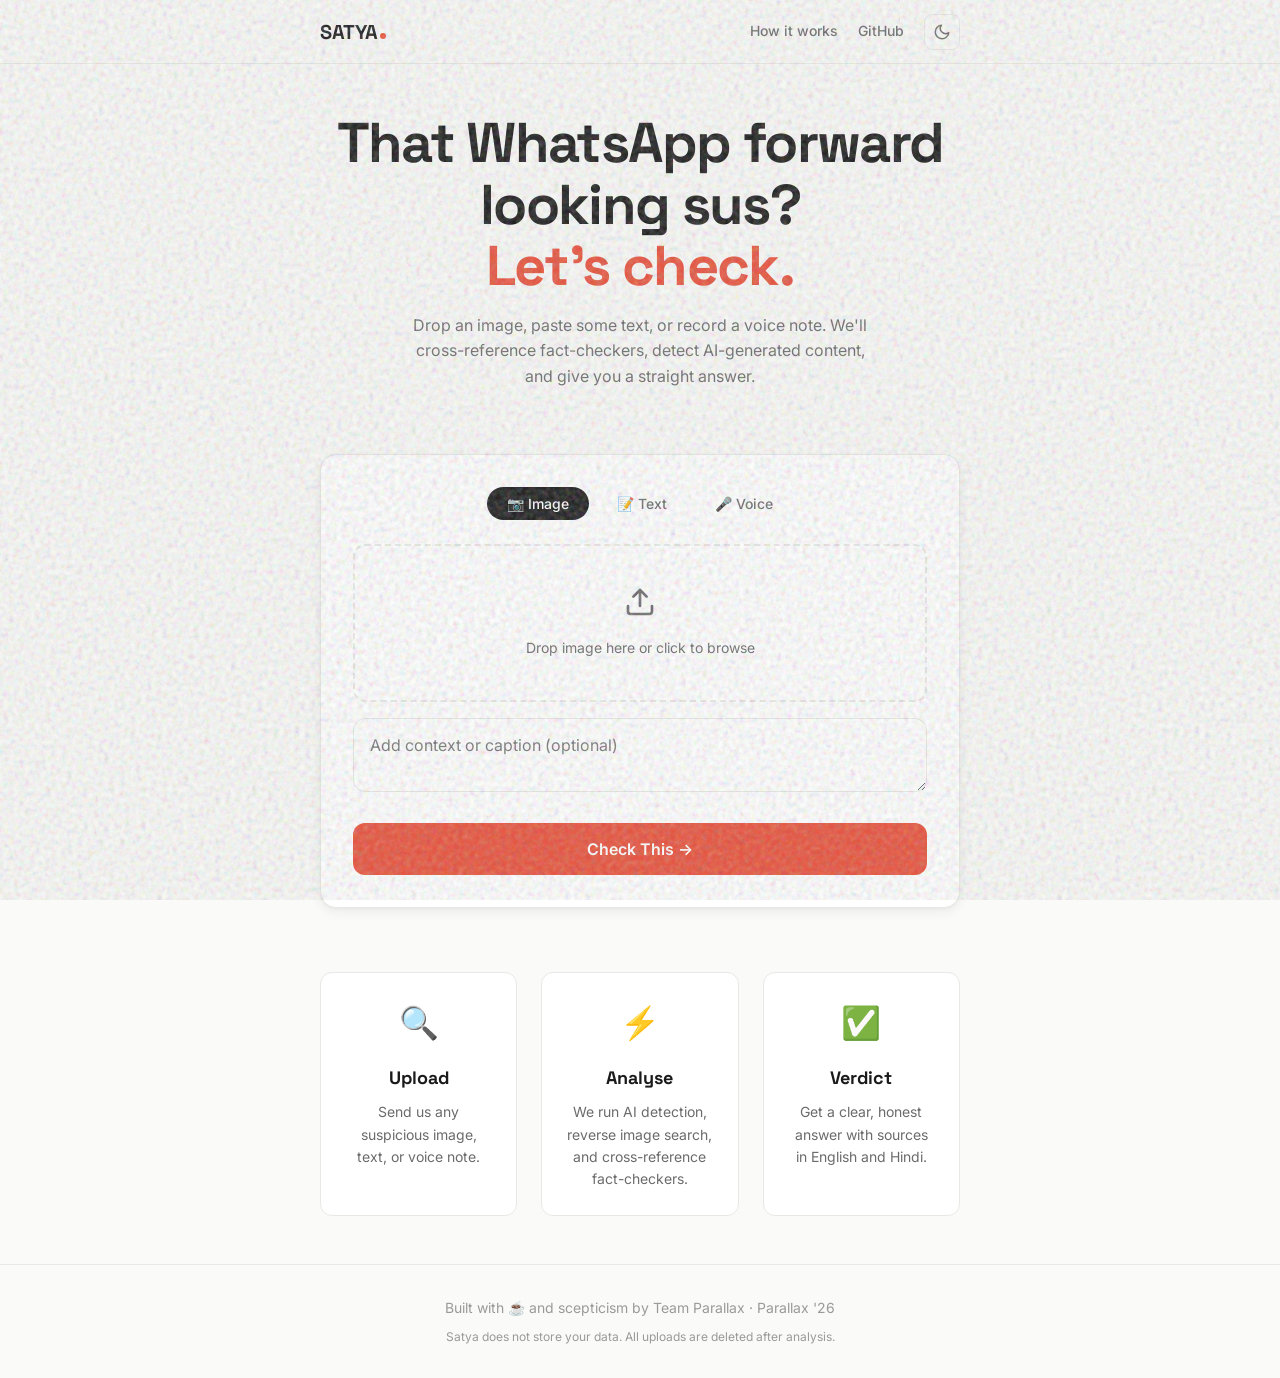
==== UI/frontend/index.html @ 2699594b "added my folder" ====
<!DOCTYPE html>
<html lang="en">
<head>
    <meta charset="UTF-8">
    <meta name="viewport" content="width=device-width, initial-scale=1.0">
    <title>Satya - AI Misinformation Checker</title>
    <meta name="description" content="Check WhatsApp forwards, images, and voice notes for misinformation and AI-generated content.">
    
    <!-- Open Graph -->
    <meta property="og:title" content="Satya - AI Misinformation Checker">
    <meta property="og:description" content="Cross-reference fact-checkers and detect AI-generated content instantly.">
    <meta property="og:type" content="website">
    
    <!-- Fonts -->
    <link rel="preconnect" href="https://fonts.googleapis.com">
    <link rel="preconnect" href="https://fonts.gstatic.com" crossorigin>
    <link href="https://fonts.googleapis.com/css2?family=Inter:wght@400;500;600&family=Space+Grotesk:wght@500;700&display=swap" rel="stylesheet">
    
    <!-- Favicon -->
    <link rel="icon" href="data:image/svg+xml,<svg xmlns=%22http://www.w3.org/2000/svg%22 viewBox=%220 0 100 100%22><text y=%22.9em%22 font-size=%2290%22>🔍</text></svg>">
    
    <script>
        // Prevent flash of wrong theme — always set an explicit data-theme
        (function() {
            var t = localStorage.getItem('satya-theme');
            if (!t) t = window.matchMedia('(prefers-color-scheme: dark)').matches ? 'dark' : 'light';
            document.documentElement.setAttribute('data-theme', t);
        })();

        function toggleTheme() {
            var current = document.documentElement.getAttribute('data-theme');
            var next = current === 'dark' ? 'light' : 'dark';
            document.documentElement.setAttribute('data-theme', next);
            localStorage.setItem('satya-theme', next);
        }
    </script>
    <link rel="stylesheet" href="css/style.css">
</head>
<body>
    <div class="grain-overlay"></div>
    
    <nav class="navbar">
        <div class="nav-container">
            <div class="brand">SATYA<span class="brand-dot"></span></div>
            <div class="nav-right">
                <div class="nav-links">
                    <a href="#how-it-works">How it works</a>
                    <a href="https://github.com" target="_blank" rel="noopener">GitHub</a>
                </div>
                <button class="theme-toggle" id="theme-toggle" onclick="toggleTheme()" aria-label="Toggle dark mode">
                    <svg class="icon-sun" width="18" height="18" viewBox="0 0 24 24" fill="none" stroke="currentColor" stroke-width="2" stroke-linecap="round" stroke-linejoin="round"><circle cx="12" cy="12" r="5"></circle><line x1="12" y1="1" x2="12" y2="3"></line><line x1="12" y1="21" x2="12" y2="23"></line><line x1="4.22" y1="4.22" x2="5.64" y2="5.64"></line><line x1="18.36" y1="18.36" x2="19.78" y2="19.78"></line><line x1="1" y1="12" x2="3" y2="12"></line><line x1="21" y1="12" x2="23" y2="12"></line><line x1="4.22" y1="19.78" x2="5.64" y2="18.36"></line><line x1="18.36" y1="5.64" x2="19.78" y2="4.22"></line></svg>
                    <svg class="icon-moon" width="18" height="18" viewBox="0 0 24 24" fill="none" stroke="currentColor" stroke-width="2" stroke-linecap="round" stroke-linejoin="round"><path d="M21 12.79A9 9 0 1 1 11.21 3 7 7 0 0 0 21 12.79z"></path></svg>
                </button>
            </div>
        </div>
    </nav>

    <main class="container">
        <section class="hero">
            <h1>That WhatsApp forward looking sus?<br><span class="accent-text">Let's check.</span></h1>
            <p class="subtitle">Drop an image, paste some text, or record a voice note. We'll cross-reference fact-checkers, detect AI-generated content, and give you a straight answer.</p>
        </section>

        <section class="input-section">
            <div class="card main-card">
                <div class="tabs" role="tablist">
                    <button class="tab-btn active" role="tab" aria-selected="true" aria-controls="tab-image" id="btn-image">📷 Image</button>
                    <button class="tab-btn" role="tab" aria-selected="false" aria-controls="tab-text" id="btn-text">📝 Text</button>
                    <button class="tab-btn" role="tab" aria-selected="false" aria-controls="tab-voice" id="btn-voice">🎤 Voice</button>
                </div>

                <div class="tab-content active" id="tab-image" role="tabpanel" aria-labelledby="btn-image">
                    <div class="dropzone" id="dropzone">
                        <input type="file" id="image-input" accept="image/jpeg, image/png, image/webp" class="sr-only">
                        <div class="dropzone-content" id="dropzone-content">
                            <svg class="upload-icon" width="32" height="32" viewBox="0 0 24 24" fill="none" stroke="currentColor" stroke-width="2" stroke-linecap="round" stroke-linejoin="round"><path d="M21 15v4a2 2 0 0 1-2 2H5a2 2 0 0 1-2-2v-4"></path><polyline points="17 8 12 3 7 8"></polyline><line x1="12" y1="3" x2="12" y2="15"></line></svg>
                            <p>Drop image here or click to browse</p>
                        </div>
                        <div class="preview-container hidden" id="preview-container">
                            <img src="" alt="Preview" id="image-preview">
                            <button class="remove-btn" id="remove-image" aria-label="Remove image">
                                <svg width="20" height="20" viewBox="0 0 24 24" fill="none" stroke="currentColor" stroke-width="2" stroke-linecap="round" stroke-linejoin="round"><line x1="18" y1="6" x2="6" y2="18"></line><line x1="6" y1="6" x2="18" y2="18"></line></svg>
                            </button>
                        </div>
                    </div>
                    <textarea class="caption-input" id="image-caption" placeholder="Add context or caption (optional)" rows="2"></textarea>
                </div>

                <div class="tab-content hidden" id="tab-text" role="tabpanel" aria-labelledby="btn-text">
                    <textarea class="text-input" id="text-input" placeholder="Paste the forwarded message here..."></textarea>
                </div>

                <div class="tab-content hidden" id="tab-voice" role="tabpanel" aria-labelledby="btn-voice">
                    <div class="voice-container">
                        <button class="record-btn" id="record-btn" aria-label="Start recording">
                            <span class="record-inner"></span>
                        </button>
                        <p class="record-status" id="record-status">Click to start recording</p>
                        <canvas class="waveform" id="waveform-canvas" width="400" height="60"></canvas>
                        
                        <div class="audio-controls hidden" id="audio-controls">
                            <button class="icon-btn" id="play-btn" aria-label="Play recording">
                                <svg width="24" height="24" viewBox="0 0 24 24" fill="none" stroke="currentColor" stroke-width="2" stroke-linecap="round" stroke-linejoin="round"><polygon points="5 3 19 12 5 21 5 3"></polygon></svg>
                            </button>
                            <button class="text-btn" id="rerecord-btn">Re-record</button>
                        </div>
                    </div>
                </div>

                <button class="primary-btn submit-btn" id="submit-check">Check This &rarr;</button>
            </div>
        </section>

        <section class="progress-section hidden" id="progress-section">
            <div class="stepper" id="stepper">
                <!-- Steps dynamically inserted here -->
            </div>
        </section>

        <section class="verdict-section hidden" id="verdict-section">
            <div class="card verdict-card">
                <div class="verdict-header">
                    <div class="verdict-badge" id="verdict-badge"></div>
                    <div class="confidence-container">
                        <span class="confidence-label" id="confidence-label">Confidence: --%</span>
                        <div class="confidence-track">
                            <div class="confidence-fill" id="confidence-fill"></div>
                        </div>
                    </div>
                </div>

                <div class="image-flags hidden" id="image-flags"></div>

                <div class="explanation-grid">
                    <div class="explanation-block">
                        <h3>🔍 What we found</h3>
                        <p id="explanation-en"></p>
                    </div>
                    <div class="explanation-block">
                        <h3>🔍 हमने क्या पाया</h3>
                        <p id="explanation-hi"></p>
                    </div>
                </div>

                <div class="sources-section">
                    <h3>📎 Sources</h3>
                    <div class="sources-list" id="sources-list"></div>
                </div>

                <div class="verdict-footer">
                    <p class="disclaimer"><svg width="14" height="14" viewBox="0 0 24 24" fill="none" stroke="currentColor" stroke-width="2"><path d="M10.29 3.86L1.82 18a2 2 0 0 0 1.71 3h16.94a2 2 0 0 0 1.71-3L13.71 3.86a2 2 0 0 0-3.42 0z"></path><line x1="12" y1="9" x2="12" y2="13"></line><line x1="12" y1="17" x2="12.01" y2="17"></line></svg> <span id="disclaimer-text"></span></p>
                    <button class="secondary-btn" id="check-again-btn">Check Another</button>
                </div>
            </div>
        </section>

        <section class="how-it-works" id="how-it-works">
            <div class="grid-3">
                <div class="feature-card">
                    <div class="feature-icon">🔍</div>
                    <h3>Upload</h3>
                    <p>Send us any suspicious image, text, or voice note.</p>
                </div>
                <div class="feature-card">
                    <div class="feature-icon">⚡</div>
                    <h3>Analyse</h3>
                    <p>We run AI detection, reverse image search, and cross-reference fact-checkers.</p>
                </div>
                <div class="feature-card">
                    <div class="feature-icon">✅</div>
                    <h3>Verdict</h3>
                    <p>Get a clear, honest answer with sources in English and Hindi.</p>
                </div>
            </div>
        </section>
    </main>

    <footer class="footer">
        <p>Built with ☕ and scepticism by Team Parallax &middot; Parallax '26</p>
        <p class="small-text">Satya does not store your data. All uploads are deleted after analysis.</p>
    </footer>

    <script type="module" src="js/app.js"></script>
</body>
</html>
---- UI/frontend/css/style.css ----
:root {
    --color-canvas: #FAFAF8;
    --color-surface: #FFFFFF;
    --color-text: #1A1A1A;
    --color-text-secondary: #6B6B6B;
    --color-text-muted: #9A9A9A;
    --color-border: #E8E8E4;
    --color-border-focus: #1A1A1A;
    --color-accent: #E8503A;
    --color-accent-hover: #D4432F;
    --color-verdict-true: #2D9F6F;
    --color-verdict-unverifiable: #D4A017;
    --color-verdict-false: #E8503A;
    --color-tag-bg: #F2F2EE;

    --font-display: 'Space Grotesk', sans-serif;
    --font-body: 'Inter', sans-serif;
}

/* Dark Mode */
[data-theme="dark"] {
    --color-canvas: #0F0F0F;
    --color-surface: #1A1A1A;
    --color-text: #EDEDEC;
    --color-text-secondary: #A0A0A0;
    --color-text-muted: #666666;
    --color-border: #2C2C2C;
    --color-border-focus: #EDEDEC;
    --color-accent: #EF6449;
    --color-accent-hover: #F47A63;
    --color-verdict-true: #34B87A;
    --color-verdict-unverifiable: #E0AD1F;
    --color-verdict-false: #EF6449;
    --color-tag-bg: #252525;
}

* {
    box-sizing: border-box;
    margin: 0;
    padding: 0;
}

body {
    font-family: var(--font-body);
    background-color: var(--color-canvas);
    color: var(--color-text);
    -webkit-font-smoothing: antialiased;
    line-height: 1.6;
    position: relative;
    min-height: 100vh;
    display: flex;
    flex-direction: column;
}

.grain-overlay {
    position: fixed;
    top: 0;
    left: 0;
    width: 100%;
    height: 100%;
    pointer-events: none;
    z-index: 9999;
    opacity: 0.35;
    background-image: url("data:image/svg+xml,%3Csvg viewBox='0 0 200 200' xmlns='http://www.w3.org/2000/svg'%3E%3Cfilter id='noiseFilter'%3E%3CfeTurbulence type='fractalNoise' baseFrequency='0.85' numOctaves='3' stitchTiles='stitch'/%3E%3C/filter%3E%3Crect width='100%25' height='100%25' filter='url(%23noiseFilter)'/%3E%3C/svg%3E");
}

.sr-only {
    position: absolute;
    width: 1px;
    height: 1px;
    padding: 0;
    margin: -1px;
    overflow: hidden;
    clip: rect(0, 0, 0, 0);
    border: 0;
}

.hidden {
    display: none !important;
}

/* Nav */
.navbar {
    height: 64px;
    border-bottom: 1px solid var(--color-border);
    position: sticky;
    top: 0;
    background: rgba(250, 250, 248, 0.9);
    backdrop-filter: blur(8px);
    z-index: 100;
}

[data-theme="dark"] .navbar {
    background: rgba(15, 15, 15, 0.85);
}

/* Theme toggle */
.theme-toggle {
    background: none;
    border: 1px solid var(--color-border);
    border-radius: 8px;
    width: 36px;
    height: 36px;
    display: flex;
    align-items: center;
    justify-content: center;
    cursor: pointer;
    color: var(--color-text-secondary);
    transition: color 0.2s, border-color 0.2s, background 0.2s;
    flex-shrink: 0;
}

.theme-toggle:hover {
    color: var(--color-text);
    border-color: var(--color-text-muted);
    background: var(--color-tag-bg);
}

/* Light: show moon icon ("click for dark"). Dark: show sun icon ("click for light"). */
.theme-toggle .icon-sun { display: none; }
.theme-toggle .icon-moon { display: block; }

[data-theme="dark"] .theme-toggle .icon-sun { display: block; }
[data-theme="dark"] .theme-toggle .icon-moon { display: none; }

.nav-container {
    max-width: 688px; /* 640 + 24*2 */
    margin: 0 auto;
    padding: 0 24px;
    height: 100%;
    display: flex;
    justify-content: space-between;
    align-items: center;
}

.brand {
    font-family: var(--font-display);
    font-weight: 700;
    font-size: 20px;
    display: flex;
    align-items: baseline;
    letter-spacing: -0.02em;
}

.brand-dot {
    width: 6px;
    height: 6px;
    background-color: var(--color-accent);
    border-radius: 50%;
    margin-left: 2px;
}

.nav-right {
    display: flex;
    align-items: center;
    gap: 20px;
}

.nav-links {
    display: flex;
    align-items: center;
    gap: 20px;
}

.nav-links a {
    font-family: var(--font-body);
    font-weight: 500;
    font-size: 14px;
    color: var(--color-text-secondary);
    text-decoration: none;
    transition: color 0.15s ease;
}

.nav-links a:hover {
    color: var(--color-text);
}

/* Container & Layout */
.container {
    max-width: 688px;
    margin: 0 auto;
    padding: 48px 24px;
    flex-grow: 1;
    display: flex;
    flex-direction: column;
    gap: 64px;
}

/* Hero */
.hero {
    text-align: center;
}

.hero h1 {
    font-family: var(--font-display);
    font-size: 56px;
    font-weight: 700;
    line-height: 1.1;
    letter-spacing: -0.03em;
    margin-bottom: 16px;
}

.accent-text {
    color: var(--color-accent);
}

.subtitle {
    font-size: 16px;
    color: var(--color-text-secondary);
    max-width: 480px;
    margin: 0 auto;
}

/* Cards */
.card {
    background: var(--color-surface);
    border-radius: 16px;
    padding: 32px;
    box-shadow: 0 1px 3px rgba(0,0,0,0.04), 0 4px 12px rgba(0,0,0,0.06);
    border: 1px solid var(--color-border);
}

/* Tabs */
.tabs {
    display: flex;
    gap: 8px;
    margin-bottom: 24px;
    justify-content: center;
}

.tab-btn {
    background: transparent;
    border: none;
    font-family: var(--font-body);
    font-size: 14px;
    font-weight: 500;
    color: var(--color-text-secondary);
    padding: 8px 20px;
    border-radius: 100px;
    cursor: pointer;
    transition: all 0.2s ease;
}

.tab-btn:hover {
    background: var(--color-tag-bg);
    color: var(--color-text);
}

.tab-btn.active {
    background: var(--color-text);
    color: var(--color-surface);
}

.tab-content {
    animation: fadeIn 0.2s ease;
}

@keyframes fadeIn {
    from { opacity: 0; transform: translateY(5px); }
    to { opacity: 1; transform: translateY(0); }
}

/* Image Dropzone */
.dropzone {
    border: 2px dashed var(--color-border);
    border-radius: 12px;
    padding: 40px 20px;
    text-align: center;
    cursor: pointer;
    transition: all 0.2s ease;
    margin-bottom: 16px;
    position: relative;
    overflow: hidden;
}

.dropzone:hover, .dropzone.drag-active {
    border-color: var(--color-border-focus);
    background-color: rgba(0,0,0,0.02);
}

.dropzone:hover {
    border-image: url("data:image/svg+xml,%3csvg width='100%25' height='100%25' xmlns='http://www.w3.org/2000/svg'%3e%3crect width='100%25' height='100%25' fill='none' rx='12' ry='12' stroke='%231a1a1a' stroke-width='2' stroke-dasharray='8%2c 8' stroke-dashoffset='0' stroke-linecap='square'/%3e%3c/svg%3e");
    border-image-slice: 100% 100% 100% 100%;
    animation: border-dance 20s infinite linear;
}

@keyframes border-dance {
    0% { border-image-source: url("data:image/svg+xml,%3csvg width='100%25' height='100%25' xmlns='http://www.w3.org/2000/svg'%3e%3crect width='100%25' height='100%25' fill='none' rx='12' ry='12' stroke='%231a1a1a' stroke-width='2' stroke-dasharray='8%2c 8' stroke-dashoffset='0' stroke-linecap='square'/%3e%3c/svg%3e"); }
    100% { border-image-source: url("data:image/svg+xml,%3csvg width='100%25' height='100%25' xmlns='http://www.w3.org/2000/svg'%3e%3crect width='100%25' height='100%25' fill='none' rx='12' ry='12' stroke='%231a1a1a' stroke-width='2' stroke-dasharray='8%2c 8' stroke-dashoffset='100' stroke-linecap='square'/%3e%3c/svg%3e"); }
}

.upload-icon {
    color: var(--color-text-secondary);
    margin-bottom: 12px;
}

.dropzone-content p {
    color: var(--color-text-secondary);
    font-size: 14px;
}

.preview-container {
    position: relative;
    display: inline-block;
}

#image-preview {
    max-height: 200px;
    max-width: 100%;
    border-radius: 8px;
    object-fit: contain;
}

.remove-btn {
    position: absolute;
    top: -8px;
    right: -8px;
    background: var(--color-surface);
    border: 1px solid var(--color-border);
    border-radius: 50%;
    width: 28px;
    height: 28px;
    display: flex;
    align-items: center;
    justify-content: center;
    cursor: pointer;
    box-shadow: 0 2px 4px rgba(0,0,0,0.1);
    color: var(--color-text);
}

.remove-btn:hover {
    background: var(--color-tag-bg);
}

/* Inputs */
.text-input, .caption-input {
    width: 100%;
    border: 1px solid var(--color-border);
    border-radius: 12px;
    padding: 16px;
    font-family: var(--font-body);
    font-size: 16px;
    color: var(--color-text);
    resize: vertical;
    transition: border-color 0.2s;
    background: var(--color-surface);
}

.text-input {
    min-height: 160px;
}

.text-input:focus, .caption-input:focus {
    outline: none;
    border-color: var(--color-border-focus);
    box-shadow: 0 0 0 1px var(--color-border-focus);
}

/* Voice */
.voice-container {
    display: flex;
    flex-direction: column;
    align-items: center;
    padding: 24px 0;
}

.record-btn {
    width: 64px;
    height: 64px;
    border-radius: 50%;
    background: var(--color-surface);
    border: 2px solid var(--color-border);
    display: flex;
    align-items: center;
    justify-content: center;
    cursor: pointer;
    transition: all 0.2s ease;
    margin-bottom: 16px;
}

.record-inner {
    width: 24px;
    height: 24px;
    border-radius: 50%;
    background: var(--color-accent);
    transition: all 0.2s ease;
}

.record-btn.recording {
    border-color: var(--color-accent);
    animation: pulse-ring 1.5s infinite;
}

.record-btn.recording .record-inner {
    border-radius: 4px; /* Square */
}

@keyframes pulse-ring {
    0% { box-shadow: 0 0 0 0 rgba(232, 80, 58, 0.4); }
    100% { box-shadow: 0 0 0 15px rgba(232, 80, 58, 0); }
}

.record-status {
    font-size: 14px;
    color: var(--color-text-secondary);
    margin-bottom: 16px;
    height: 22px;
}

.waveform {
    width: 100%;
    height: 60px;
    max-width: 400px;
}

.audio-controls {
    display: flex;
    align-items: center;
    gap: 16px;
    margin-top: 16px;
}

.icon-btn {
    background: var(--color-tag-bg);
    border: none;
    width: 40px;
    height: 40px;
    border-radius: 50%;
    display: flex;
    align-items: center;
    justify-content: center;
    cursor: pointer;
    color: var(--color-text);
}

.icon-btn:hover {
    background: var(--color-border);
}

.text-btn {
    background: transparent;
    border: none;
    font-size: 14px;
    color: var(--color-text-secondary);
    cursor: pointer;
    text-decoration: underline;
}

.text-btn:hover {
    color: var(--color-text);
}

/* Buttons */
.primary-btn {
    width: 100%;
    height: 52px;
    background: var(--color-accent);
    color: #FFF;
    border: none;
    border-radius: 12px;
    font-family: var(--font-body);
    font-weight: 600;
    font-size: 16px;
    cursor: pointer;
    margin-top: 24px;
    transition: transform 0.15s ease, background 0.15s ease;
    will-change: transform;
}

.primary-btn:hover:not(:disabled) {
    background: var(--color-accent-hover);
    transform: scale(1.02);
}

.primary-btn:disabled {
    opacity: 0.5;
    cursor: not-allowed;
}

.secondary-btn {
    background: var(--color-surface);
    border: 1px solid var(--color-border);
    color: var(--color-text);
    padding: 10px 20px;
    border-radius: 8px;
    font-size: 14px;
    font-weight: 500;
    cursor: pointer;
    transition: background 0.15s ease;
}

.secondary-btn:hover {
    background: var(--color-tag-bg);
}

/* Progress Stepper */
.progress-section {
    max-width: 400px;
    margin: 0 auto;
}

.stepper {
    display: flex;
    flex-direction: column;
    gap: 24px;
}

.step {
    display: flex;
    align-items: center;
    gap: 16px;
    opacity: 0;
    transform: translateX(-10px);
    animation: slideInLeft 0.3s forwards ease-out;
}

@keyframes slideInLeft {
    to { opacity: 1; transform: translateX(0); }
}

.step-icon {
    width: 24px;
    height: 24px;
    border-radius: 50%;
    display: flex;
    align-items: center;
    justify-content: center;
    font-size: 12px;
    position: relative;
}

.step.pending .step-icon {
    border: 2px solid var(--color-border);
}

.step.running .step-icon {
    border: 2px solid var(--color-accent);
    border-top-color: transparent;
    animation: spin 1s linear infinite;
}

.step.done .step-icon {
    background: var(--color-verdict-true);
    color: white;
}

.step.error .step-icon {
    background: var(--color-verdict-false);
    color: white;
}

.step-label {
    font-size: 14px;
    font-weight: 500;
    color: var(--color-text-secondary);
}

.step.running .step-label, .step.done .step-label {
    color: var(--color-text);
}

@keyframes spin {
    to { transform: rotate(360deg); }
}

/* Verdict Card */
.verdict-card {
    opacity: 0;
    transform: translateY(30px);
    transition: opacity 0.4s cubic-bezier(0.34, 1.56, 0.64, 1), transform 0.4s cubic-bezier(0.34, 1.56, 0.64, 1);
}

.verdict-card.show {
    opacity: 1;
    transform: translateY(0);
}

.verdict-header {
    display: flex;
    flex-direction: column;
    gap: 24px;
    margin-bottom: 32px;
}

.verdict-badge {
    align-self: flex-start;
    padding: 8px 16px;
    border-radius: 100px;
    font-family: var(--font-display);
    font-weight: 700;
    font-size: 20px;
    letter-spacing: 0.05em;
    text-transform: uppercase;
    display: flex;
    align-items: center;
    gap: 8px;
}

.verdict-badge.true {
    background: var(--color-verdict-true);
    color: white;
}

.verdict-badge.unverifiable {
    background: var(--color-verdict-unverifiable);
    color: var(--color-text);
}

.verdict-badge.false {
    background: var(--color-verdict-false);
    color: white;
}

.confidence-container {
    width: 100%;
}

.confidence-label {
    display: block;
    font-size: 13px;
    color: var(--color-text-secondary);
    margin-bottom: 8px;
    text-align: right;
    font-weight: 500;
}

.confidence-track {
    width: 100%;
    height: 8px;
    background: var(--color-border);
    border-radius: 4px;
    overflow: hidden;
}

.confidence-fill {
    height: 100%;
    width: 0%;
    border-radius: 4px;
    transition: width 0.8s ease-out;
}

.confidence-fill.true { background: var(--color-verdict-true); }
.confidence-fill.unverifiable { background: var(--color-verdict-unverifiable); }
.confidence-fill.false { background: var(--color-verdict-false); }

.image-flags {
    display: flex;
    flex-wrap: wrap;
    gap: 8px;
    margin-bottom: 24px;
}

.flag-tag {
    background: #FFF3CD;
    color: #856404;
    padding: 4px 12px;
    border-radius: 8px;
    font-size: 13px;
    font-weight: 500;
    display: inline-flex;
    align-items: center;
    gap: 4px;
}

[data-theme="dark"] .flag-tag {
    background: #3D2F0A;
    color: #F5D678;
}

.explanation-grid {
    display: flex;
    flex-direction: column;
    gap: 24px;
    margin-bottom: 32px;
}

.explanation-block h3, .sources-section h3 {
    font-family: var(--font-display);
    font-size: 18px;
    margin-bottom: 12px;
}

.explanation-block p {
    font-size: 15px;
    color: var(--color-text);
}

.sources-list {
    display: flex;
    flex-wrap: wrap;
    gap: 8px;
}

.source-pill {
    background: var(--color-tag-bg);
    color: var(--color-text-secondary);
    padding: 6px 12px;
    border-radius: 8px;
    font-size: 13px;
    text-decoration: none;
    transition: background 0.15s, color 0.15s;
}

.source-pill:hover {
    background: var(--color-border);
    color: var(--color-text);
}

.verdict-footer {
    margin-top: 32px;
    padding-top: 24px;
    border-top: 1px solid var(--color-border);
    display: flex;
    justify-content: space-between;
    align-items: flex-end;
}

.disclaimer {
    font-size: 13px;
    color: var(--color-text-muted);
    font-style: italic;
    display: flex;
    gap: 6px;
    max-width: 400px;
}

/* How It Works */
.how-it-works h2 {
    font-family: var(--font-display);
    font-size: 24px;
    text-align: center;
    margin-bottom: 32px;
}

.grid-3 {
    display: grid;
    grid-template-columns: repeat(3, 1fr);
    gap: 24px;
}

.feature-card {
    background: var(--color-surface);
    border: 1px solid var(--color-border);
    border-radius: 12px;
    padding: 24px;
    text-align: center;
}

.feature-icon {
    font-size: 32px;
    margin-bottom: 16px;
}

.feature-card h3 {
    font-family: var(--font-display);
    font-size: 18px;
    margin-bottom: 8px;
}

.feature-card p {
    font-size: 14px;
    color: var(--color-text-secondary);
}

/* Footer */
.footer {
    text-align: center;
    padding: 32px;
    border-top: 1px solid var(--color-border);
    margin-top: auto;
}

.footer p {
    color: var(--color-text-muted);
    font-size: 14px;
}

.footer .small-text {
    font-size: 12px;
    margin-top: 8px;
}

/* Responsive */
@media (max-width: 768px) {
    .hero h1 {
        font-size: 36px;
    }
    
    .grid-3 {
        grid-template-columns: 1fr;
    }
    
    .card {
        padding: 24px;
    }
    
    .container {
        gap: 40px;
        padding: 32px 16px;
    }
    
    .verdict-footer {
        flex-direction: column;
        align-items: flex-start;
        gap: 16px;
    }
}

/* Accessibility */
:focus-visible {
    outline: 2px solid var(--color-border-focus);
    outline-offset: 2px;
}
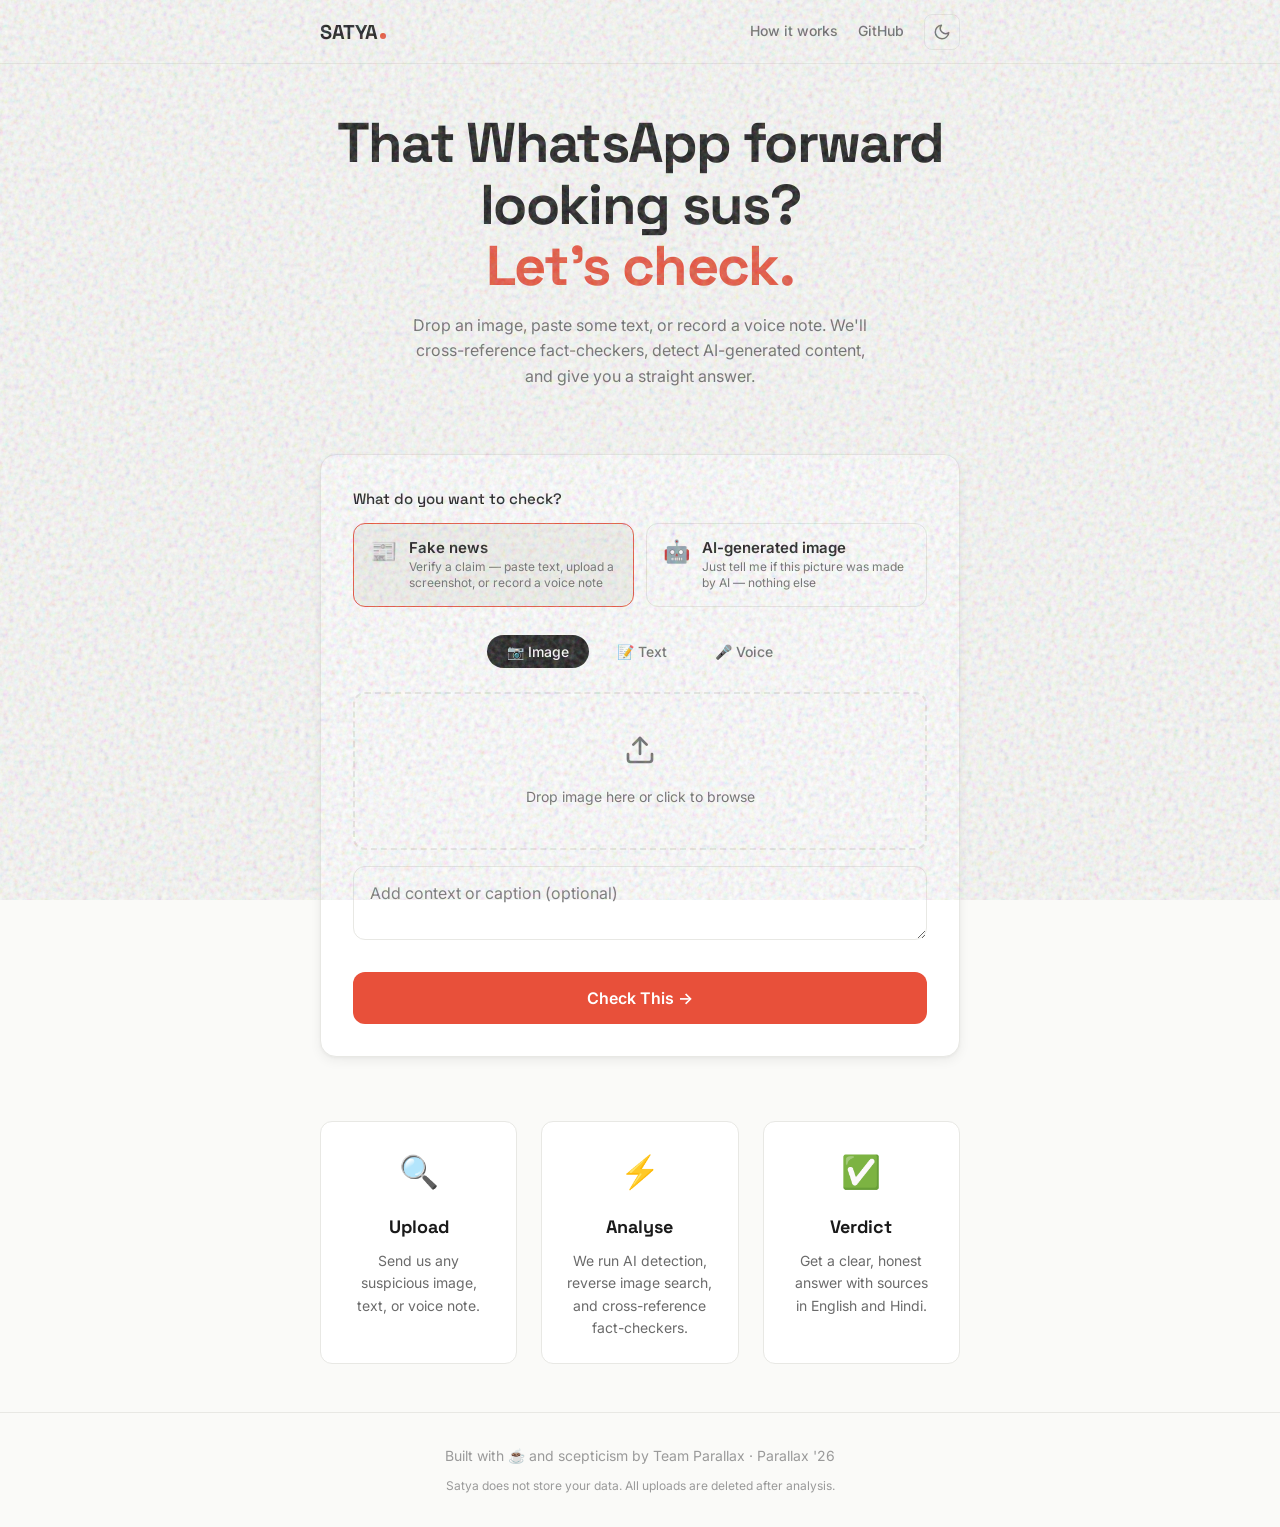
==== commit ae5b42ce: "fixed backend and frontend UI functionality" ====
--- a/UI/frontend/index.html
+++ b/UI/frontend/index.html
@@ -63,6 +63,26 @@
 
         <section class="input-section">
             <div class="card main-card">
+                <div class="mode-select">
+                    <p class="mode-question">What do you want to check?</p>
+                    <div class="mode-options" role="group" aria-label="Type of check">
+                        <button class="mode-btn active" id="mode-fake-news" data-mode="fake_news" aria-pressed="true">
+                            <span class="mode-icon" aria-hidden="true">📰</span>
+                            <span class="mode-copy">
+                                <strong>Fake news</strong>
+                                <small>Verify a claim &mdash; paste text, upload a screenshot, or record a voice note</small>
+                            </span>
+                        </button>
+                        <button class="mode-btn" id="mode-ai-image" data-mode="ai_image" aria-pressed="false">
+                            <span class="mode-icon" aria-hidden="true">🤖</span>
+                            <span class="mode-copy">
+                                <strong>AI-generated image</strong>
+                                <small>Just tell me if this picture was made by AI &mdash; nothing else</small>
+                            </span>
+                        </button>
+                    </div>
+                </div>
+
                 <div class="tabs" role="tablist">
                     <button class="tab-btn active" role="tab" aria-selected="true" aria-controls="tab-image" id="btn-image">📷 Image</button>
                     <button class="tab-btn" role="tab" aria-selected="false" aria-controls="tab-text" id="btn-text">📝 Text</button>
@@ -84,6 +104,7 @@
                         </div>
                     </div>
                     <textarea class="caption-input" id="image-caption" placeholder="Add context or caption (optional)" rows="2"></textarea>
+                    <p class="mode-hint hidden" id="ai-image-hint">🤖 AI-image mode: we only check whether the picture itself was generated by AI. No text is read from it and no fact-checks are searched.</p>
                 </div>
 
                 <div class="tab-content hidden" id="tab-text" role="tabpanel" aria-labelledby="btn-text">
@@ -107,6 +128,8 @@
                     </div>
                 </div>
 
+                <div class="error-banner hidden" id="error-banner" role="alert" aria-live="polite"></div>
+
                 <button class="primary-btn submit-btn" id="submit-check">Check This &rarr;</button>
             </div>
         </section>
@@ -131,6 +154,11 @@
 
                 <div class="image-flags hidden" id="image-flags"></div>
 
+                <div class="claim-box hidden" id="claim-box">
+                    <span class="claim-label" id="claim-label">Claim checked</span>
+                    <p class="claim-text" id="claim-text"></p>
+                </div>
+
                 <div class="explanation-grid">
                     <div class="explanation-block">
                         <h3>🔍 What we found</h3>
@@ -142,13 +170,16 @@
                     </div>
                 </div>
 
-                <div class="sources-section">
+                <div class="sources-section" id="sources-section">
                     <h3>📎 Sources</h3>
                     <div class="sources-list" id="sources-list"></div>
                 </div>
 
                 <div class="verdict-footer">
-                    <p class="disclaimer"><svg width="14" height="14" viewBox="0 0 24 24" fill="none" stroke="currentColor" stroke-width="2"><path d="M10.29 3.86L1.82 18a2 2 0 0 0 1.71 3h16.94a2 2 0 0 0 1.71-3L13.71 3.86a2 2 0 0 0-3.42 0z"></path><line x1="12" y1="9" x2="12" y2="13"></line><line x1="12" y1="17" x2="12.01" y2="17"></line></svg> <span id="disclaimer-text"></span></p>
+                    <div>
+                        <p class="disclaimer"><svg width="14" height="14" viewBox="0 0 24 24" fill="none" stroke="currentColor" stroke-width="2"><path d="M10.29 3.86L1.82 18a2 2 0 0 0 1.71 3h16.94a2 2 0 0 0 1.71-3L13.71 3.86a2 2 0 0 0-3.42 0z"></path><line x1="12" y1="9" x2="12" y2="13"></line><line x1="12" y1="17" x2="12.01" y2="17"></line></svg> <span id="disclaimer-text"></span></p>
+                        <p class="verdict-meta" id="verdict-meta"></p>
+                    </div>
                     <button class="secondary-btn" id="check-again-btn">Check Another</button>
                 </div>
             </div>
--- a/UI/frontend/css/style.css
+++ b/UI/frontend/css/style.css
@@ -11,6 +11,7 @@
     --color-verdict-true: #2D9F6F;
     --color-verdict-unverifiable: #D4A017;
     --color-verdict-false: #E8503A;
+    --color-verdict-ai: #7C5CD3;
     --color-tag-bg: #F2F2EE;
 
     --font-display: 'Space Grotesk', sans-serif;
@@ -31,6 +32,7 @@
     --color-verdict-true: #34B87A;
     --color-verdict-unverifiable: #E0AD1F;
     --color-verdict-false: #EF6449;
+    --color-verdict-ai: #9B7DE8;
     --color-tag-bg: #252525;
 }
 
@@ -549,6 +551,15 @@
     color: white;
 }
 
+.step.skipped {
+    opacity: 0.45;
+}
+
+.step.skipped .step-icon {
+    border: 2px solid var(--color-border);
+    color: var(--color-text-muted);
+}
+
 .step-label {
     font-size: 14px;
     font-weight: 500;
@@ -611,6 +622,11 @@
     color: white;
 }
 
+.verdict-badge.ai {
+    background: var(--color-verdict-ai);
+    color: white;
+}
+
 .confidence-container {
     width: 100%;
 }
@@ -642,6 +658,7 @@
 .confidence-fill.true { background: var(--color-verdict-true); }
 .confidence-fill.unverifiable { background: var(--color-verdict-unverifiable); }
 .confidence-fill.false { background: var(--color-verdict-false); }
+.confidence-fill.ai { background: var(--color-verdict-ai); }
 
 .image-flags {
     display: flex;
@@ -722,6 +739,127 @@
     display: flex;
     gap: 6px;
     max-width: 400px;
+}
+
+/* Mode chooser */
+.mode-select {
+    margin-bottom: 28px;
+}
+
+.mode-question {
+    font-family: var(--font-display);
+    font-size: 15px;
+    font-weight: 500;
+    margin-bottom: 12px;
+}
+
+.mode-options {
+    display: grid;
+    grid-template-columns: repeat(auto-fit, minmax(240px, 1fr));
+    gap: 12px;
+}
+
+.mode-btn {
+    display: flex;
+    align-items: flex-start;
+    gap: 12px;
+    text-align: left;
+    padding: 14px 16px;
+    border: 1px solid var(--color-border);
+    border-radius: 12px;
+    background: var(--color-surface);
+    color: var(--color-text);
+    font-family: inherit;
+    cursor: pointer;
+    transition: border-color 0.15s, background 0.15s, transform 0.15s;
+}
+
+.mode-btn:hover {
+    border-color: var(--color-border-focus);
+    transform: translateY(-1px);
+}
+
+.mode-btn.active {
+    border-color: var(--color-accent);
+    background: var(--color-tag-bg);
+}
+
+.mode-icon {
+    font-size: 22px;
+    line-height: 1.2;
+}
+
+.mode-copy {
+    display: flex;
+    flex-direction: column;
+    gap: 2px;
+}
+
+.mode-copy strong {
+    font-size: 15px;
+    font-weight: 600;
+}
+
+.mode-copy small {
+    font-size: 12px;
+    color: var(--color-text-secondary);
+    line-height: 1.4;
+}
+
+.mode-hint {
+    margin-top: 12px;
+    font-size: 13px;
+    color: var(--color-text-secondary);
+    background: var(--color-tag-bg);
+    border-radius: 8px;
+    padding: 10px 12px;
+}
+
+/* Error banner */
+.error-banner {
+    margin-top: 20px;
+    padding: 12px 16px;
+    border-radius: 8px;
+    border: 1px solid var(--color-verdict-false);
+    background: color-mix(in srgb, var(--color-verdict-false) 10%, transparent);
+    color: var(--color-text);
+    font-size: 14px;
+}
+
+/* What was actually checked */
+.claim-box {
+    border-left: 3px solid var(--color-accent);
+    background: var(--color-tag-bg);
+    border-radius: 0 8px 8px 0;
+    padding: 12px 16px;
+    margin-bottom: 28px;
+}
+
+.claim-label {
+    display: block;
+    font-size: 11px;
+    letter-spacing: 0.08em;
+    text-transform: uppercase;
+    font-weight: 600;
+    color: var(--color-text-secondary);
+    margin-bottom: 4px;
+}
+
+.claim-text {
+    font-size: 15px;
+    color: var(--color-text);
+    overflow-wrap: anywhere;
+}
+
+.sources-empty {
+    font-size: 13px;
+    color: var(--color-text-muted);
+}
+
+.verdict-meta {
+    font-size: 12px;
+    color: var(--color-text-muted);
+    margin-top: 6px;
 }
 
 /* How It Works */
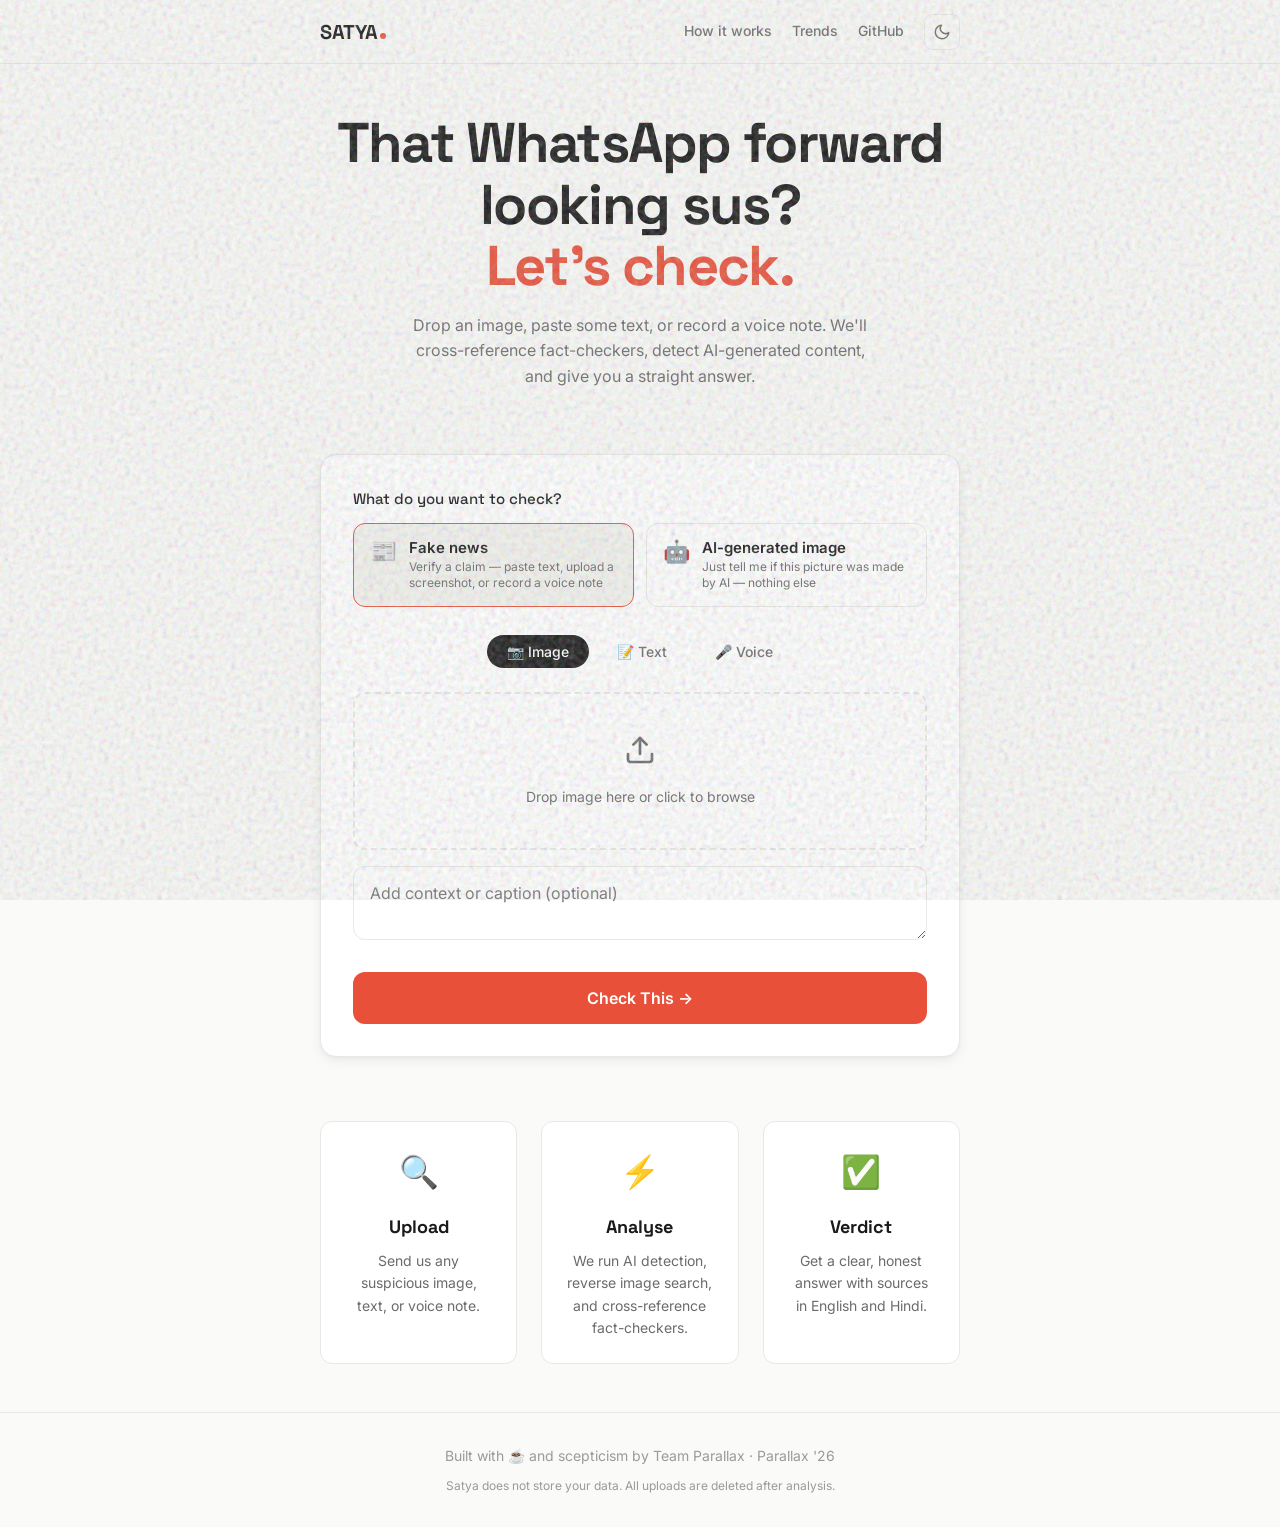
==== commit 7bd3fa6d: "Merge pull request #12 from Chetanchaudhary08/main implementation of bot with frontend" ====
--- a/UI/frontend/index.html
+++ b/UI/frontend/index.html
@@ -45,6 +45,7 @@
             <div class="nav-right">
                 <div class="nav-links">
                     <a href="#how-it-works">How it works</a>
+                    <a href="/dashboard">Trends</a>
                     <a href="https://github.com" target="_blank" rel="noopener">GitHub</a>
                 </div>
                 <button class="theme-toggle" id="theme-toggle" onclick="toggleTheme()" aria-label="Toggle dark mode">
@@ -126,6 +127,31 @@
                             <button class="text-btn" id="rerecord-btn">Re-record</button>
                         </div>
                     </div>
+
+                    <div class="audio-upload-divider">
+                        <span>or upload a file</span>
+                    </div>
+
+                    <div class="audio-dropzone" id="audio-dropzone" role="button" tabindex="0" aria-label="Upload audio or video file">
+                        <input type="file" id="audio-file-input" accept="audio/*,video/mp4,video/quicktime,video/webm,video/x-matroska,video/x-msvideo" class="sr-only">
+                        <div id="audio-dropzone-content">
+                            <svg class="upload-icon" width="24" height="24" viewBox="0 0 24 24" fill="none" stroke="currentColor" stroke-width="2" stroke-linecap="round" stroke-linejoin="round"><path d="M21 15v4a2 2 0 0 1-2 2H5a2 2 0 0 1-2-2v-4"></path><polyline points="17 8 12 3 7 8"></polyline><line x1="12" y1="3" x2="12" y2="15"></line></svg>
+                            <p class="audio-dropzone-label">Drop audio or video here, or <span class="audio-browse-link">browse</span></p>
+                            <p class="audio-dropzone-hint">MP3, WAV, OGG, FLAC, AAC, M4A · MP4, MOV, WebM, MKV — max 25 MB audio / 50 MB video</p>
+                        </div>
+                        <div class="audio-file-preview hidden" id="audio-file-preview">
+                            <div class="audio-file-icon">
+                                <svg width="20" height="20" viewBox="0 0 24 24" fill="none" stroke="currentColor" stroke-width="2" stroke-linecap="round" stroke-linejoin="round"><path d="M9 18V5l12-2v13"></path><circle cx="6" cy="18" r="3"></circle><circle cx="18" cy="16" r="3"></circle></svg>
+                            </div>
+                            <div class="audio-file-info">
+                                <span class="audio-file-name" id="audio-file-name"></span>
+                                <span class="audio-file-meta" id="audio-file-meta"></span>
+                            </div>
+                            <button class="remove-btn" id="audio-remove-btn" aria-label="Remove file">
+                                <svg width="16" height="16" viewBox="0 0 24 24" fill="none" stroke="currentColor" stroke-width="2.5" stroke-linecap="round" stroke-linejoin="round"><line x1="18" y1="6" x2="6" y2="18"></line><line x1="6" y1="6" x2="18" y2="18"></line></svg>
+                            </button>
+                        </div>
+                    </div>
                 </div>
 
                 <div class="error-banner hidden" id="error-banner" role="alert" aria-live="polite"></div>
@@ -175,6 +201,17 @@
                     <div class="sources-list" id="sources-list"></div>
                 </div>
 
+                <!-- Where the picture has been before. Separate from the claim
+                     verdict on purpose: an old photo does not make a statement
+                     false, and a true statement does not make a photo recent. -->
+                <div class="provenance-section hidden" id="provenance-section">
+                    <h3>🖼️ Image history</h3>
+                    <div class="provenance-status" id="provenance-status"></div>
+                    <dl class="provenance-facts" id="provenance-facts"></dl>
+                    <div class="provenance-matches" id="provenance-matches"></div>
+                    <p class="provenance-note" id="provenance-note"></p>
+                </div>
+
                 <div class="verdict-footer">
                     <div>
                         <p class="disclaimer"><svg width="14" height="14" viewBox="0 0 24 24" fill="none" stroke="currentColor" stroke-width="2"><path d="M10.29 3.86L1.82 18a2 2 0 0 0 1.71 3h16.94a2 2 0 0 0 1.71-3L13.71 3.86a2 2 0 0 0-3.42 0z"></path><line x1="12" y1="9" x2="12" y2="13"></line><line x1="12" y1="17" x2="12.01" y2="17"></line></svg> <span id="disclaimer-text"></span></p>
--- a/UI/frontend/css/style.css
+++ b/UI/frontend/css/style.css
@@ -691,10 +691,65 @@
     margin-bottom: 32px;
 }
 
-.explanation-block h3, .sources-section h3 {
+.explanation-block h3, .sources-section h3, .provenance-section h3 {
     font-family: var(--font-display);
     font-size: 18px;
     margin-bottom: 12px;
+}
+
+/* ── Image provenance ─────────────────────────────────────────────────────
+   Its own bordered block so it reads as a separate finding from the claim
+   verdict, not as supporting detail for it. */
+.provenance-section {
+    margin-top: 28px;
+    padding-top: 24px;
+    border-top: 1px solid var(--color-border);
+}
+
+.provenance-status {
+    display: inline-block;
+    padding: 6px 12px;
+    border-radius: 8px;
+    font-size: 14px;
+    font-weight: 600;
+    margin-bottom: 14px;
+    background: var(--color-tag-bg);
+    color: var(--color-text);
+}
+
+.provenance-status.bad     { background: rgba(220, 38, 38, 0.12);  color: #dc2626; }
+.provenance-status.warn    { background: rgba(217, 119, 6, 0.12);  color: #d97706; }
+.provenance-status.ok      { background: rgba(22, 163, 74, 0.12);  color: #16a34a; }
+.provenance-status.neutral { background: var(--color-tag-bg);      color: var(--color-text-secondary); }
+
+.provenance-facts {
+    display: grid;
+    grid-template-columns: auto 1fr;
+    gap: 4px 16px;
+    font-size: 14px;
+    margin-bottom: 14px;
+}
+
+.provenance-facts dt { color: var(--color-text-secondary); }
+.provenance-facts dd { color: var(--color-text); font-weight: 500; }
+
+.provenance-matches {
+    display: flex;
+    flex-wrap: wrap;
+    gap: 8px;
+    margin-bottom: 12px;
+}
+
+.provenance-note {
+    font-size: 13px;
+    color: var(--color-text-secondary);
+    font-style: italic;
+    line-height: 1.5;
+}
+
+@media (max-width: 480px) {
+    .provenance-facts { grid-template-columns: 1fr; gap: 2px 0; }
+    .provenance-facts dd { margin-bottom: 8px; }
 }
 
 .explanation-block p {
@@ -944,6 +999,106 @@
     }
 }
 
+/* Audio / Video file upload zone */
+.audio-upload-divider {
+    display: flex;
+    align-items: center;
+    gap: 12px;
+    margin: 20px 0 16px;
+    color: var(--color-text-muted);
+    font-size: 13px;
+}
+
+.audio-upload-divider::before,
+.audio-upload-divider::after {
+    content: '';
+    flex: 1;
+    height: 1px;
+    background: var(--color-border);
+}
+
+.audio-dropzone {
+    border: 2px dashed var(--color-border);
+    border-radius: 12px;
+    padding: 20px 16px;
+    cursor: pointer;
+    transition: border-color 0.2s, background 0.2s;
+    text-align: center;
+}
+
+.audio-dropzone:hover,
+.audio-dropzone.drag-active {
+    border-color: var(--color-border-focus);
+    background: rgba(0, 0, 0, 0.02);
+}
+
+[data-theme="dark"] .audio-dropzone:hover,
+[data-theme="dark"] .audio-dropzone.drag-active {
+    background: rgba(255, 255, 255, 0.02);
+}
+
+.audio-dropzone-label {
+    font-size: 14px;
+    color: var(--color-text-secondary);
+    margin-bottom: 4px;
+}
+
+.audio-browse-link {
+    color: var(--color-accent);
+    font-weight: 500;
+    text-decoration: underline;
+    text-underline-offset: 2px;
+}
+
+.audio-dropzone-hint {
+    font-size: 12px;
+    color: var(--color-text-muted);
+    line-height: 1.5;
+}
+
+/* File preview row (shown after a file is selected) */
+.audio-file-preview {
+    display: flex;
+    align-items: center;
+    gap: 12px;
+    padding: 4px 2px;
+    text-align: left;
+}
+
+.audio-file-icon {
+    width: 36px;
+    height: 36px;
+    flex-shrink: 0;
+    background: var(--color-tag-bg);
+    border-radius: 8px;
+    display: flex;
+    align-items: center;
+    justify-content: center;
+    color: var(--color-accent);
+}
+
+.audio-file-info {
+    flex: 1;
+    min-width: 0;
+    display: flex;
+    flex-direction: column;
+    gap: 2px;
+}
+
+.audio-file-name {
+    font-size: 14px;
+    font-weight: 500;
+    color: var(--color-text);
+    white-space: nowrap;
+    overflow: hidden;
+    text-overflow: ellipsis;
+}
+
+.audio-file-meta {
+    font-size: 12px;
+    color: var(--color-text-muted);
+}
+
 /* Accessibility */
 :focus-visible {
     outline: 2px solid var(--color-border-focus);
